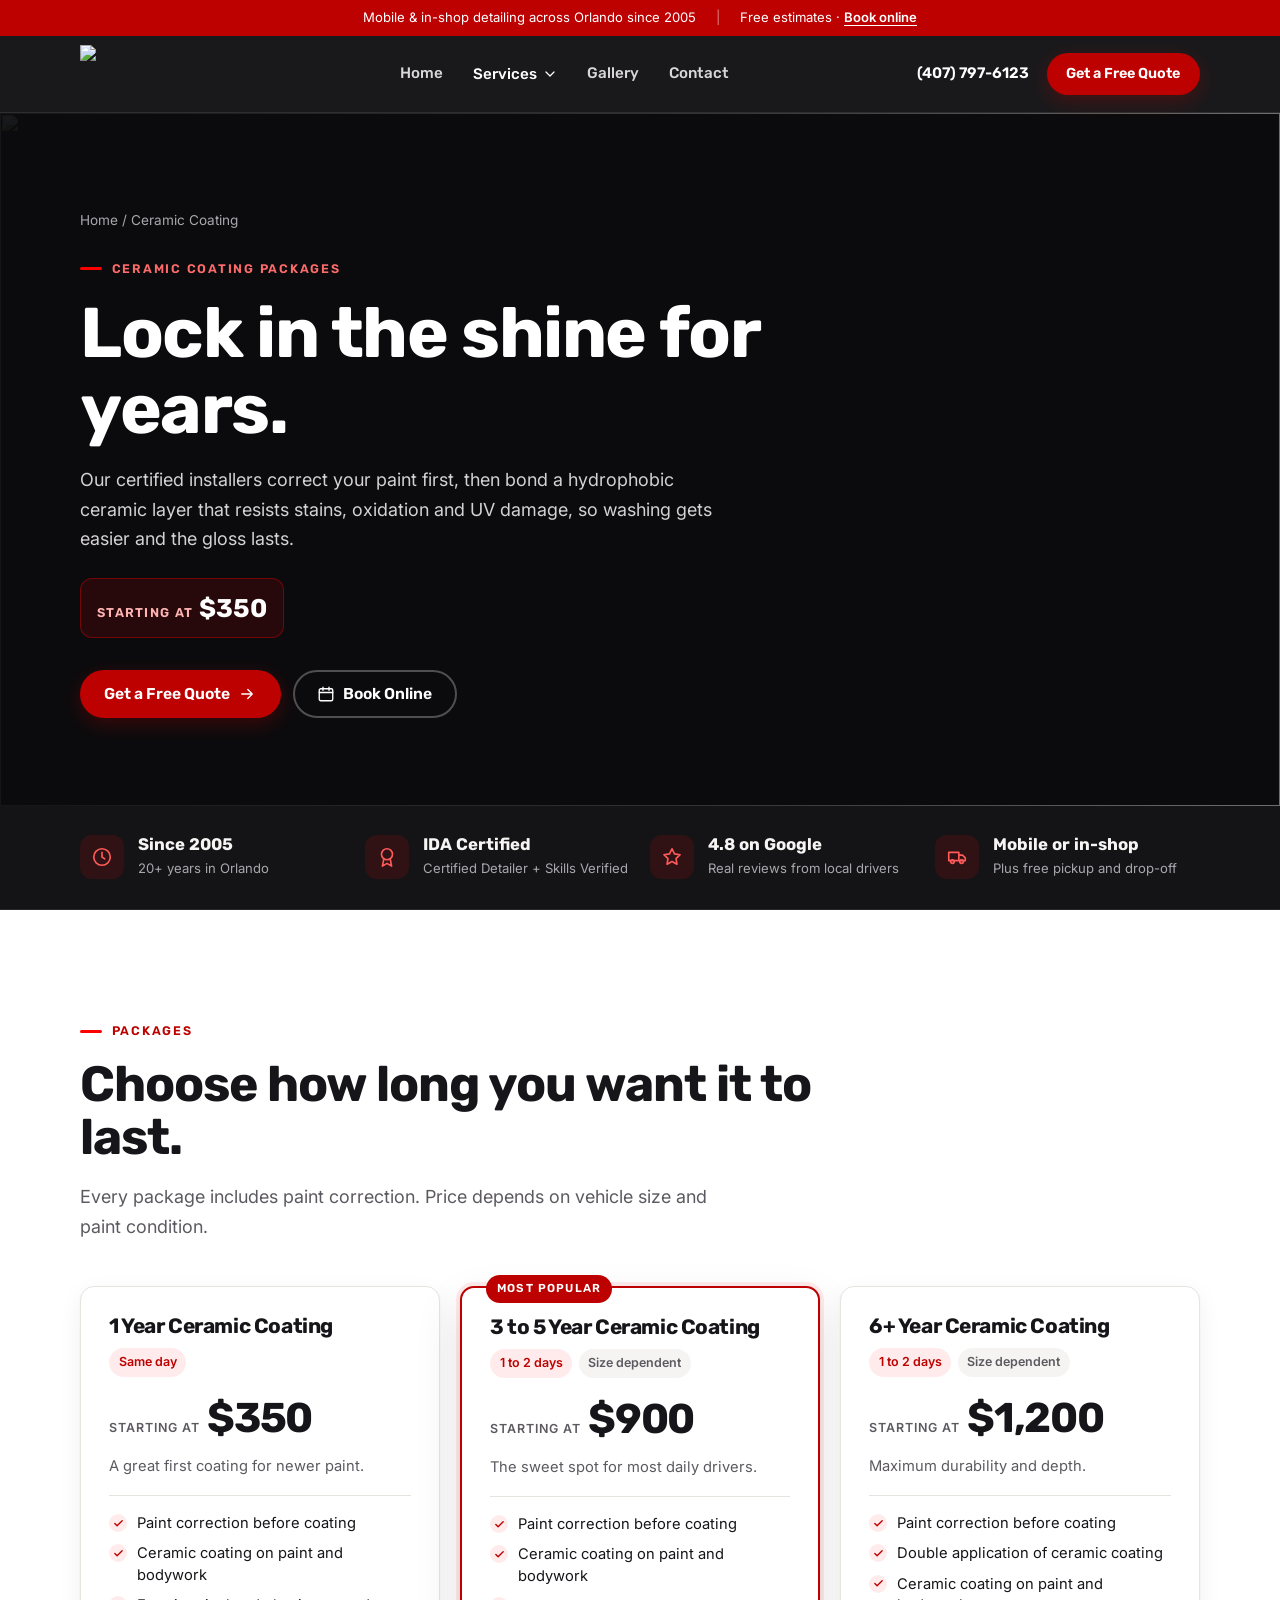
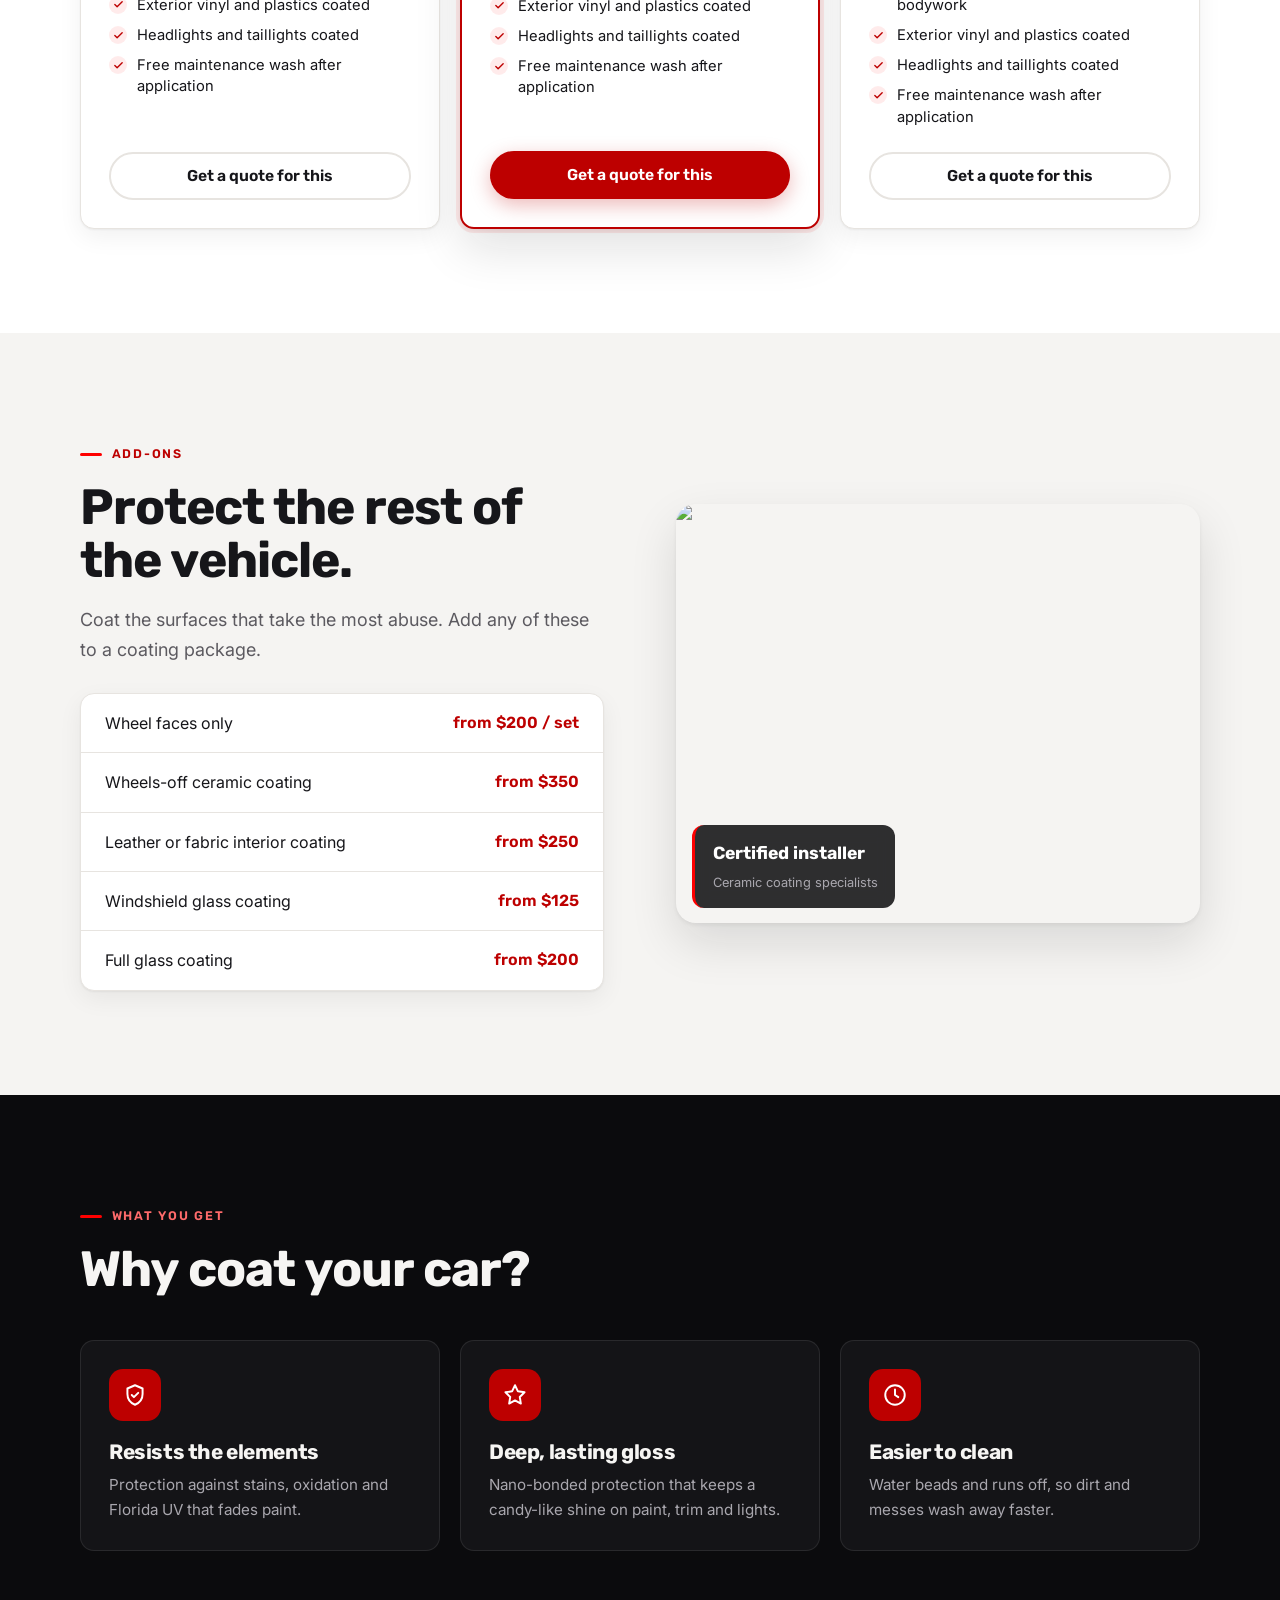
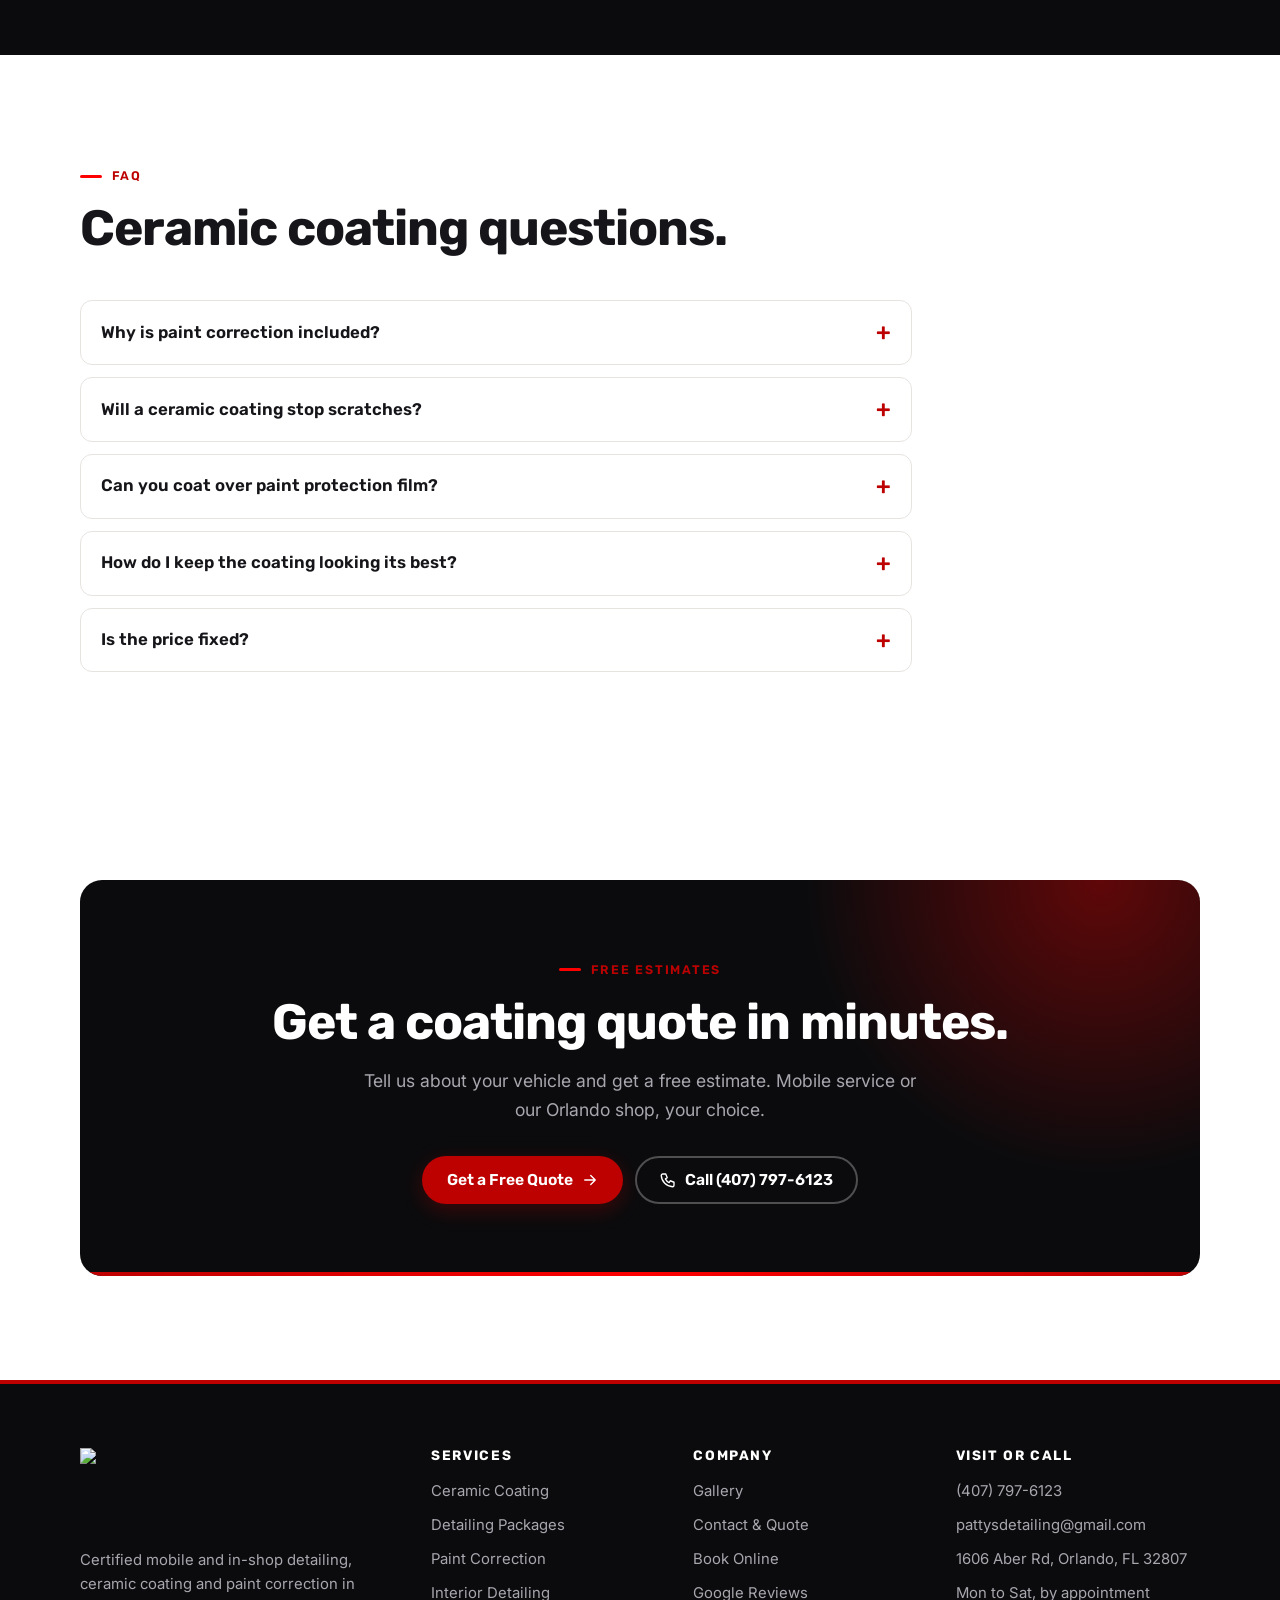
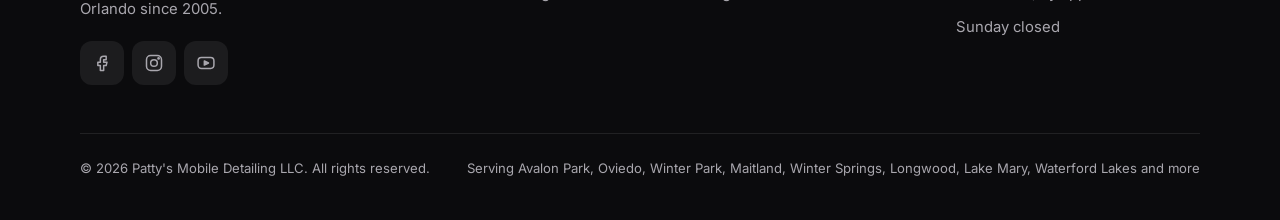
==== ceramic-coating.html @ 4ea0bf18 "Add Patty's Mobile Detailing demo site and Pages deploy workflow Static 7-page site (home, ceramic c" ====
<!doctype html>
<html lang="en" class="no-js">
<head>
<meta charset="utf-8">
<meta name="viewport" content="width=device-width, initial-scale=1">
<title>Ceramic Coating in Orlando, FL | Patty&#x27;s Mobile Detailing</title>
<meta name="description" content="Certified ceramic coating in Orlando from $350. 1, 3 to 5, and 6+ year packages with paint correction included. Free estimates.">
<meta name="theme-color" content="#0B0B0D">
<meta property="og:title" content="Ceramic Coating in Orlando, FL | Patty&#x27;s Mobile Detailing">
<meta property="og:description" content="Certified ceramic coating in Orlando from $350. 1, 3 to 5, and 6+ year packages with paint correction included. Free estimates.">
<meta property="og:image" content="https://irp.cdn-website.com/38c620b3/dms3rep/multi/opt/20251114_161350-1920w.jpg">
<link rel="icon" href="https://irp.cdn-website.com/38c620b3/dms3rep/multi/opt/Logo-white-1920w.png">
<link rel="preconnect" href="https://fonts.googleapis.com"><link rel="preconnect" href="https://fonts.gstatic.com" crossorigin>
<link href="https://fonts.googleapis.com/css2?family=Inter:wght@400;500;600&family=Rubik:wght@500;600;700&display=swap" rel="stylesheet">
<link rel="stylesheet" href="styles.css">
<script type="application/ld+json">{"@context":"https://schema.org","@type":"AutoWash","name":"Patty's Mobile Detailing LLC","telephone":"+1-407-797-6123","email":"pattysdetailing@gmail.com","foundingDate":"2005","address":{"@type":"PostalAddress","streetAddress":"1606 Aber Rd","addressLocality":"Orlando","addressRegion":"FL","postalCode":"32807","addressCountry":"US"},"areaServed":["Avalon Park", "Oviedo", "Winter Park", "Maitland", "Winter Springs", "Longwood", "Lake Mary", "Waterford Lakes", "Lake Nona", "Dr. Phillips", "Windermere", "Eastwood"],"openingHours":"Mo-Sa","sameAs":["https://facebook.com/Pattysmobiledetailing/","https://instagram.com/pattysdetailing/","https://youtube.com/@pattysdetailing6732"]}</script>
</head>
<body>

<a class="skip-link" href="#main">Skip to content</a>
<div class="topbar"><div class="container">
  <span>Mobile &amp; in-shop detailing across Orlando since 2005</span><span class="sep hide-sm">|</span>
  <span class="hide-sm">Free estimates · <a href="https://app.urable.com/virtual-shop/ug1uY3JIezmuJCUGAFvG/VzmbQtXy3tvLfwCW5rdt" target="_blank" rel="noopener">Book online</a></span>
</div></div>
<header class="site-header">
  <div class="container nav">
    <a class="logo" href="index.html" aria-label="Patty's Mobile Detailing home"><img src="https://irp.cdn-website.com/38c620b3/dms3rep/multi/opt/Logo-white-1920w.png" alt="Patty's Mobile Detailing" width="140" height="58"></a>
    <ul class="nav-links">
      <li><a href="index.html">Home</a></li>
      <li class="has-dd"><button aria-expanded="false" aria-haspopup="true" style="color:#fff">Services <svg viewBox="0 0 24 24" fill="none" stroke="currentColor" stroke-width="1.8" stroke-linecap="round" stroke-linejoin="round" aria-hidden="true" width="16" height="16"><path d="m6 9 6 6 6-6"/></svg></button><div class="dropdown"><a href="ceramic-coating.html" aria-current="page">Ceramic Coating<small>Long-term gloss and protection, from $350</small></a><a href="detailing.html">Detailing Packages<small>Maintenance to full rejuvenation, from $85</small></a><a href="paint-correction.html">Paint Correction<small>Remove swirls and scratches, from $450</small></a><a href="interior.html">Interior Detailing<small>Leather, shampoo and stains, from $90</small></a></div></li>
      <li><a href="gallery.html">Gallery</a></li>
      <li><a href="contact.html">Contact</a></li>
    </ul>
    <div class="nav-cta">
      <a class="nav-phone" href="tel:4077976123">(407) 797-6123</a>
      <a class="btn btn--red btn--sm" href="contact.html">Get a Free Quote</a>
    </div>
    <button class="menu-btn" aria-expanded="false" aria-controls="mobile-nav" aria-label="Menu"><svg viewBox="0 0 24 24" fill="none" stroke="currentColor" stroke-width="1.8" stroke-linecap="round" stroke-linejoin="round" aria-hidden="true" width="22" height="22"><path d="M4 7h16M4 12h16M4 17h16"/></svg></button>
  </div>
  <div class="mobile-nav" id="mobile-nav"><div><ul>
    <li><a href="index.html">Home</a></li>
    <li><a href="index.html#services">Services</a></li><li class="sub"><a href="ceramic-coating.html">Ceramic Coating</a></li><li class="sub"><a href="detailing.html">Detailing Packages</a></li><li class="sub"><a href="paint-correction.html">Paint Correction</a></li><li class="sub"><a href="interior.html">Interior Detailing</a></li>
    <li><a href="gallery.html">Gallery</a></li>
    <li><a href="contact.html">Contact</a></li>
    <li><a class="btn btn--red" href="contact.html">Get a Free Quote</a></li>
  </ul></div></div>
</header>
<main id="main">
<section class="page-hero">
  <div class="hero-media"><img src="https://irp.cdn-website.com/38c620b3/dms3rep/multi/opt/ceramic-coating-1920w.jpg" alt="" fetchpriority="high"></div>
  <div class="container"><div class="inner">
    <div class="crumbs"><a href="index.html">Home</a> / Ceramic Coating</div>
    <span class="kicker">Ceramic coating packages</span>
    <h1 class="h-xl">Lock in the shine for years.</h1>
    <p class="lede">Our certified installers correct your paint first, then bond a hydrophobic ceramic layer that resists stains, oxidation and UV damage, so washing gets easier and the gloss lasts.</p><div class="from-tag"><span>Starting at</span><strong>$350</strong></div>
    <div class="hero-actions"><a class="btn btn--red" href="contact.html">Get a Free Quote <svg viewBox="0 0 24 24" fill="none" stroke="currentColor" stroke-width="1.8" stroke-linecap="round" stroke-linejoin="round" aria-hidden="true"><path d="M5 12h14M13 6l6 6-6 6"/></svg></a><a class="btn btn--ghost-inv" href="https://app.urable.com/virtual-shop/ug1uY3JIezmuJCUGAFvG/VzmbQtXy3tvLfwCW5rdt" target="_blank" rel="noopener"><svg viewBox="0 0 24 24" fill="none" stroke="currentColor" stroke-width="1.8" stroke-linecap="round" stroke-linejoin="round" aria-hidden="true"><rect x="3" y="5" width="18" height="16" rx="2"/><path d="M16 3v4M8 3v4M3 10h18"/></svg>Book Online</a></div>
  </div></div>
</section><section class="trustbar" aria-label="Why customers trust us"><div class="container">
  <div class="trust-item"><span class="ic"><svg viewBox="0 0 24 24" fill="none" stroke="currentColor" stroke-width="1.8" stroke-linecap="round" stroke-linejoin="round" aria-hidden="true"><circle cx="12" cy="12" r="9"/><path d="M12 7v5l3 2"/></svg></span><div><strong>Since 2005</strong><span>20+ years in Orlando</span></div></div>
  <div class="trust-item"><span class="ic"><svg viewBox="0 0 24 24" fill="none" stroke="currentColor" stroke-width="1.8" stroke-linecap="round" stroke-linejoin="round" aria-hidden="true"><circle cx="12" cy="9" r="6"/><path d="M8.5 14 7 22l5-3 5 3-1.5-8"/></svg></span><div><strong>IDA Certified</strong><span>Certified Detailer + Skills Verified</span></div></div>
  <div class="trust-item"><span class="ic"><svg viewBox="0 0 24 24" fill="none" stroke="currentColor" stroke-width="1.8" stroke-linecap="round" stroke-linejoin="round" aria-hidden="true"><path d="m12 3 2.7 5.6 6.1.9-4.4 4.3 1 6.1L12 17l-5.4 2.9 1-6.1-4.4-4.3 6.1-.9z"/></svg></span><div><strong>4.8 on Google</strong><span>Real reviews from local drivers</span></div></div>
  <div class="trust-item"><span class="ic"><svg viewBox="0 0 24 24" fill="none" stroke="currentColor" stroke-width="1.8" stroke-linecap="round" stroke-linejoin="round" aria-hidden="true"><path d="M3 7h11v9H3zM14 10h4l3 3v3h-7z"/><circle cx="7" cy="17" r="2"/><circle cx="17" cy="17" r="2"/></svg></span><div><strong>Mobile or in-shop</strong><span>Plus free pickup and drop-off</span></div></div>
</div></section>
<section class="section"><div class="container">
  <div class="head reveal"><span class="kicker">Packages</span><h2 class="h-lg">Choose how long you want it to last.</h2><p class="lede">Every package includes paint correction. Price depends on vehicle size and paint condition.</p></div>
  <div class="pkg-grid cols-3">
    <article class="pkg reveal">
  <h3>1 Year Ceramic Coating</h3><div class="meta"><span class="pill pill--red">Same day</span></div>
  <div class="price"><small>Starting at</small><b>$350</b></div><p class="desc">A great first coating for newer paint.</p>
  <ul><li>Paint correction before coating</li><li>Ceramic coating on paint and bodywork</li><li>Exterior vinyl and plastics coated</li><li>Headlights and taillights coated</li><li>Free maintenance wash after application</li></ul>
  <a class="btn btn--ghost" href="contact.html?service=ceramic-1">Get a quote for this</a>
</article>
    <article class="pkg pkg--feature reveal"><span class="flag">Most popular</span>
  <h3>3 to 5 Year Ceramic Coating</h3><div class="meta"><span class="pill pill--red">1 to 2 days</span><span class="pill">Size dependent</span></div>
  <div class="price"><small>Starting at</small><b>$900</b></div><p class="desc">The sweet spot for most daily drivers.</p>
  <ul><li>Paint correction before coating</li><li>Ceramic coating on paint and bodywork</li><li>Exterior vinyl and plastics coated</li><li>Headlights and taillights coated</li><li>Free maintenance wash after application</li></ul>
  <a class="btn btn--red" href="contact.html?service=ceramic-3-5">Get a quote for this</a>
</article>
    <article class="pkg reveal">
  <h3>6+ Year Ceramic Coating</h3><div class="meta"><span class="pill pill--red">1 to 2 days</span><span class="pill">Size dependent</span></div>
  <div class="price"><small>Starting at</small><b>$1,200</b></div><p class="desc">Maximum durability and depth.</p>
  <ul><li>Paint correction before coating</li><li>Double application of ceramic coating</li><li>Ceramic coating on paint and bodywork</li><li>Exterior vinyl and plastics coated</li><li>Headlights and taillights coated</li><li>Free maintenance wash after application</li></ul>
  <a class="btn btn--ghost" href="contact.html?service=ceramic-6">Get a quote for this</a>
</article>
  </div>
</div></section>

<section class="section section--tint"><div class="container split">
  <div class="reveal">
    <span class="kicker">Add-ons</span><h2 class="h-lg">Protect the rest of the vehicle.</h2>
    <p class="lede">Coat the surfaces that take the most abuse. Add any of these to a coating package.</p>
    <div class="addons" style="margin-top:1.75rem">
      <div class="row"><span>Wheel faces only</span><span>from $200 / set</span></div>
      <div class="row"><span>Wheels-off ceramic coating</span><span>from $350</span></div>
      <div class="row"><span>Leather or fabric interior coating</span><span>from $250</span></div>
      <div class="row"><span>Windshield glass coating</span><span>from $125</span></div>
      <div class="row"><span>Full glass coating</span><span>from $200</span></div>
    </div>
  </div>
  <div class="split-media reveal"><img loading="lazy" src="https://irp.cdn-website.com/38c620b3/dms3rep/multi/opt/Tesla-Model-3--Ceramic-Coating-gtechniq-1920w.jpg" alt="Tesla Model 3 after ceramic coating"><div class="badge-float"><strong>Certified installer</strong><span>Ceramic coating specialists</span></div></div>
</div></section>

<section class="section section--dark"><div class="container">
  <div class="head reveal"><span class="kicker">What you get</span><h2 class="h-lg">Why coat your car?</h2></div>
  <div class="choice">
    <div class="choice-card reveal"><div class="ic"><svg viewBox="0 0 24 24" fill="none" stroke="currentColor" stroke-width="1.8" stroke-linecap="round" stroke-linejoin="round" aria-hidden="true"><path d="M12 3l7 3v5c0 4.5-3 8.3-7 10-4-1.7-7-5.5-7-10V6z"/><path d="m9 12 2 2 4-4"/></svg></div><h3>Resists the elements</h3><p>Protection against stains, oxidation and Florida UV that fades paint.</p></div>
    <div class="choice-card reveal"><div class="ic"><svg viewBox="0 0 24 24" fill="none" stroke="currentColor" stroke-width="1.8" stroke-linecap="round" stroke-linejoin="round" aria-hidden="true"><path d="m12 3 2.7 5.6 6.1.9-4.4 4.3 1 6.1L12 17l-5.4 2.9 1-6.1-4.4-4.3 6.1-.9z"/></svg></div><h3>Deep, lasting gloss</h3><p>Nano-bonded protection that keeps a candy-like shine on paint, trim and lights.</p></div>
    <div class="choice-card reveal"><div class="ic"><svg viewBox="0 0 24 24" fill="none" stroke="currentColor" stroke-width="1.8" stroke-linecap="round" stroke-linejoin="round" aria-hidden="true"><circle cx="12" cy="12" r="9"/><path d="M12 7v5l3 2"/></svg></div><h3>Easier to clean</h3><p>Water beads and runs off, so dirt and messes wash away faster.</p></div>
  </div>
</div></section>

<section class="section"><div class="container">
  <div class="head reveal"><span class="kicker">FAQ</span><h2 class="h-lg">Ceramic coating questions.</h2></div>
  <div class="faq"><details><summary>Why is paint correction included?</summary><p>Anything on the paint when the coating goes on gets sealed in underneath it. We correct the paint first so you're protecting a clean, glossy finish rather than locking in swirls and contamination.</p></details><details><summary>Will a ceramic coating stop scratches?</summary><p>No. Coatings resist stains, oxidation and UV damage, but they can still be scratched by grit. For scratch and rock-chip resistance, paint protection film (PPF) is the better option.</p></details><details><summary>Can you coat over paint protection film?</summary><p>Yes. A ceramic coating can be applied over existing PPF.</p></details><details><summary>How do I keep the coating looking its best?</summary><p>Regular, proper washing. Every package includes a free maintenance wash after application, and our maintenance plans keep it in top shape.</p></details><details><summary>Is the price fixed?</summary><p>Prices shown are starting prices. Larger vehicles and paint that needs more correction cost more. Request a free estimate for an exact number.</p></details></div>
</div></section>
<section class="section"><div class="container"><div class="cta reveal">
  <span class="kicker">Free estimates</span><h2 class="h-lg">Get a coating quote in minutes.</h2><p>Tell us about your vehicle and get a free estimate. Mobile service or our Orlando shop, your choice.</p>
  <div class="hero-actions"><a class="btn btn--red" href="contact.html">Get a Free Quote <svg viewBox="0 0 24 24" fill="none" stroke="currentColor" stroke-width="1.8" stroke-linecap="round" stroke-linejoin="round" aria-hidden="true"><path d="M5 12h14M13 6l6 6-6 6"/></svg></a><a class="btn btn--ghost-inv" href="tel:4077976123"><svg viewBox="0 0 24 24" fill="none" stroke="currentColor" stroke-width="1.8" stroke-linecap="round" stroke-linejoin="round" aria-hidden="true"><path d="M5 4h4l2 5-2.5 1.5a11 11 0 0 0 5 5L15 13l5 2v4a2 2 0 0 1-2 2A16 16 0 0 1 3 6a2 2 0 0 1 2-2"/></svg>Call (407) 797-6123</a></div>
</div></div></section>

</main>

<footer class="site-footer">
  <div class="container">
    <div class="foot-grid">
      <div>
        <img src="https://irp.cdn-website.com/38c620b3/dms3rep/multi/opt/Logo-white-1920w.png" alt="Patty's Mobile Detailing" width="200" height="84" loading="lazy">
        <p>Certified mobile and in-shop detailing, ceramic coating and paint correction in Orlando since 2005.</p>
        <div class="socials">
          <a href="https://facebook.com/Pattysmobiledetailing/" target="_blank" rel="noopener" aria-label="Facebook"><svg viewBox="0 0 24 24" fill="none" stroke="currentColor" stroke-width="1.8" stroke-linecap="round" stroke-linejoin="round" aria-hidden="true"><path d="M14 8h3V4h-3a4 4 0 0 0-4 4v3H7v4h3v6h4v-6h3l1-4h-4V8a0 0 0 0 1 0 0z"/></svg></a>
          <a href="https://instagram.com/pattysdetailing/" target="_blank" rel="noopener" aria-label="Instagram"><svg viewBox="0 0 24 24" fill="none" stroke="currentColor" stroke-width="1.8" stroke-linecap="round" stroke-linejoin="round" aria-hidden="true"><rect x="3" y="3" width="18" height="18" rx="5"/><circle cx="12" cy="12" r="4"/><circle cx="17.5" cy="6.5" r=".8" fill="currentColor"/></svg></a>
          <a href="https://youtube.com/@pattysdetailing6732" target="_blank" rel="noopener" aria-label="YouTube"><svg viewBox="0 0 24 24" fill="none" stroke="currentColor" stroke-width="1.8" stroke-linecap="round" stroke-linejoin="round" aria-hidden="true"><rect x="2.5" y="5.5" width="19" height="13" rx="4"/><path d="m10 9.5 5 2.5-5 2.5z" fill="currentColor"/></svg></a>
        </div>
      </div>
      <div><h4>Services</h4><ul><li><a href="ceramic-coating.html">Ceramic Coating</a></li><li><a href="detailing.html">Detailing Packages</a></li><li><a href="paint-correction.html">Paint Correction</a></li><li><a href="interior.html">Interior Detailing</a></li></ul></div>
      <div><h4>Company</h4><ul><li><a href="gallery.html">Gallery</a></li><li><a href="contact.html">Contact &amp; Quote</a></li><li><a href="https://app.urable.com/virtual-shop/ug1uY3JIezmuJCUGAFvG/VzmbQtXy3tvLfwCW5rdt" target="_blank" rel="noopener">Book Online</a></li><li><a href="https://www.google.com/maps/place/Patty's+Mobile+Detailing+LLC./@28.5651688,-81.2926141,15z/data=!4m6!3m5!1s0x88e7653bec5ed4a7:0x3721b3ec54b21e1!8m2!3d28.5651688!4d-81.2926141!16s%2Fg%2F11q8v6j2kw" target="_blank" rel="noopener">Google Reviews</a></li></ul></div>
      <div><h4>Visit or call</h4><ul>
        <li><a href="tel:4077976123">(407) 797-6123</a></li>
        <li><a href="mailto:pattysdetailing@gmail.com">pattysdetailing@gmail.com</a></li>
        <li><a href="https://www.google.com/maps/place/Patty's+Mobile+Detailing+LLC./@28.5651688,-81.2926141,15z/data=!4m6!3m5!1s0x88e7653bec5ed4a7:0x3721b3ec54b21e1!8m2!3d28.5651688!4d-81.2926141!16s%2Fg%2F11q8v6j2kw" target="_blank" rel="noopener">1606 Aber Rd, Orlando, FL 32807</a></li>
        <li>Mon to Sat, by appointment</li><li>Sunday closed</li>
      </ul></div>
    </div>
    <div class="foot-bottom"><span>© <span id="year">2026</span> Patty's Mobile Detailing LLC. All rights reserved.</span><span>Serving Avalon Park, Oviedo, Winter Park, Maitland, Winter Springs, Longwood, Lake Mary, Waterford Lakes and more</span></div>
  </div>
</footer>
<div class="action-bar"><a class="btn btn--ghost-inv" href="tel:4077976123"><svg viewBox="0 0 24 24" fill="none" stroke="currentColor" stroke-width="1.8" stroke-linecap="round" stroke-linejoin="round" aria-hidden="true"><path d="M5 4h4l2 5-2.5 1.5a11 11 0 0 0 5 5L15 13l5 2v4a2 2 0 0 1-2 2A16 16 0 0 1 3 6a2 2 0 0 1 2-2"/></svg>Call</a><a class="btn btn--red" href="contact.html">Free Quote</a></div>
<script src="script.js"></script>
</body>
</html>
---- styles.css ----
/* Patty's Mobile Detailing: brand reds + black, new scheme
   Brand: #FE0000 (signal red), #BD0000 (deep red), black, white */
:root {
  --ink: #0B0B0D;
  --ink-2: #141417;
  --ink-3: #1D1D22;
  --paper: #FFFFFF;
  --paper-2: #F5F4F2;
  --line-dark: rgba(255,255,255,0.09);
  --line-light: #E7E4E0;
  --text: #16161A;
  --text-2: #5C5A60;
  --text-inv: #F6F5F3;
  --text-inv-2: #A9A7AE;
  --red: #FE0000;
  --red-deep: #BD0000;
  --red-dark: #8E0000;
  --red-tint: rgba(254, 0, 0, 0.08);
  --font-head: "Rubik", system-ui, sans-serif;
  --font-body: "Inter", system-ui, sans-serif;
  --radius: 14px;
  --radius-sm: 10px;
  --shadow: 0 1px 2px rgba(16,16,20,.05), 0 8px 24px rgba(16,16,20,.06);
  --shadow-lg: 0 2px 4px rgba(16,16,20,.06), 0 20px 48px rgba(16,16,20,.12);
  --container: 74rem;
}
*,*::before,*::after { box-sizing: border-box; }
html { scroll-behavior: smooth; -webkit-text-size-adjust: 100%; }
body { margin: 0; font-family: var(--font-body); font-size: 1rem; line-height: 1.65; color: var(--text); background: var(--paper); -webkit-font-smoothing: antialiased; overflow-x: hidden; }
img { max-width: 100%; display: block; }
a { color: inherit; text-decoration: none; }
h1,h2,h3,h4 { font-family: var(--font-head); font-weight: 700; line-height: 1.08; letter-spacing: -0.02em; margin: 0; }
p { margin: 0; }
@media (prefers-reduced-motion: reduce) { *,*::before,*::after { animation: none !important; transition: none !important; scroll-behavior: auto !important; } }
.skip-link { position: absolute; left: -9999px; top: .75rem; z-index: 200; background: var(--red-deep); color: #fff; padding: .6rem 1rem; border-radius: 8px; font-weight: 600; }
.skip-link:focus { left: .75rem; }

.container { width: 100%; max-width: var(--container); margin: 0 auto; padding: 0 1.25rem; }
@media (min-width: 768px) { .container { padding: 0 2rem; } }
.section { padding: 4.5rem 0; }
@media (min-width: 768px) { .section { padding: 6.5rem 0; } }
.section--tint { background: var(--paper-2); }
.section--dark { background: var(--ink); color: var(--text-inv); }
.section--dark .lede, .section--dark .muted { color: var(--text-inv-2); }

.kicker { display: inline-flex; align-items: center; gap: .6rem; font-family: var(--font-head); font-size: .78rem; font-weight: 600; letter-spacing: .14em; text-transform: uppercase; color: var(--red-deep); margin-bottom: 1rem; }
.kicker::before { content: ""; width: 22px; height: 3px; border-radius: 2px; background: var(--red); }
.section--dark .kicker, .hero .kicker, .page-hero .kicker { color: #FF6B6B; }
.h-xl { font-size: clamp(2.4rem, 5.2vw + .6rem, 4.4rem); }
.h-lg { font-size: clamp(2rem, 3.4vw + .6rem, 3.1rem); }
.h-md { font-size: clamp(1.4rem, 1.4vw + .8rem, 1.75rem); }
.lede { font-size: 1.125rem; color: var(--text-2); max-width: 40rem; margin-top: 1.1rem; }
.muted { color: var(--text-2); }
.head { margin-bottom: 2.75rem; max-width: 46rem; }
.head--center { margin-left: auto; margin-right: auto; text-align: center; }
.head--center .lede { margin-left: auto; margin-right: auto; }
.red { color: var(--red); }

/* Buttons */
.btn { display: inline-flex; align-items: center; justify-content: center; gap: .5rem; min-height: 48px; padding: 0 1.4rem; border-radius: 999px; font-family: var(--font-head); font-weight: 600; font-size: .98rem; border: 2px solid transparent; cursor: pointer; transition: transform .15s ease, background .2s ease, box-shadow .2s ease, border-color .2s; white-space: nowrap; }
.btn:active { transform: scale(.98); }
.btn:focus-visible { outline: 3px solid #FF6B6B; outline-offset: 3px; }
.btn--red { background: var(--red-deep); color: #fff; box-shadow: 0 6px 20px rgba(189,0,0,.28); }
.btn--red:hover { background: var(--red); box-shadow: 0 8px 26px rgba(254,0,0,.35); }
.btn--ghost-inv { border-color: rgba(255,255,255,.28); color: #fff; }
.btn--ghost-inv:hover { border-color: #fff; background: rgba(255,255,255,.06); }
.btn--ghost { border-color: var(--line-light); color: var(--text); background: #fff; }
.btn--ghost:hover { border-color: var(--text); }
.btn--sm { min-height: 42px; padding: 0 1.1rem; font-size: .9rem; }
.btn svg { width: 18px; height: 18px; flex: none; }

/* Top bar + header */
.topbar { background: var(--red-deep); color: #fff; font-size: .82rem; }
.topbar .container { display: flex; justify-content: center; gap: 1.25rem; padding-top: .45rem; padding-bottom: .45rem; flex-wrap: wrap; text-align: center; }
.topbar a { font-weight: 600; text-decoration: underline; text-underline-offset: 3px; }
.topbar .sep { opacity: .5; }
@media (max-width: 600px) { .topbar .hide-sm { display: none; } }
.site-header { position: sticky; top: 0; z-index: 100; background: rgba(11,11,13,.94); backdrop-filter: blur(10px); -webkit-backdrop-filter: blur(10px); border-bottom: 1px solid var(--line-dark); color: var(--text-inv); }
.nav { display: flex; align-items: center; justify-content: space-between; gap: 1rem; height: 76px; }
.logo img { height: 58px; width: auto; }
.nav-links { display: none; align-items: center; gap: .15rem; list-style: none; margin: 0; padding: 0; }
.nav-links > li { position: relative; }
.nav-links a, .nav-links button { display: inline-flex; align-items: center; gap: .3rem; padding: .55rem .85rem; border-radius: 999px; font-family: var(--font-head); font-weight: 500; font-size: .95rem; color: #D9D7DC; background: none; border: 0; cursor: pointer; transition: color .2s, background .2s; }
.nav-links a:hover, .nav-links button:hover, .nav-links a[aria-current="page"] { color: #fff; background: rgba(255,255,255,.07); }
.nav-links a[aria-current="page"] { box-shadow: inset 0 -2px 0 var(--red); border-radius: 999px 999px 4px 4px; }
.nav-links a:focus-visible, .nav-links button:focus-visible { outline: 2px solid #FF6B6B; }
.dropdown { position: absolute; top: calc(100% + 8px); left: 0; min-width: 270px; background: var(--ink-2); border: 1px solid var(--line-dark); border-radius: var(--radius); padding: .5rem; box-shadow: 0 20px 40px rgba(0,0,0,.4); opacity: 0; visibility: hidden; transform: translateY(6px); transition: all .2s ease; }
.has-dd:hover .dropdown, .has-dd:focus-within .dropdown, .has-dd.open .dropdown { opacity: 1; visibility: visible; transform: none; }
.dropdown a { display: flex; flex-direction: column; align-items: flex-start; border-radius: 10px; padding: .7rem .9rem; width: 100%; }
.dropdown a small { font-family: var(--font-body); font-size: .78rem; color: var(--text-inv-2); font-weight: 400; }
.nav-cta { display: none; align-items: center; gap: .6rem; }
.nav-phone { font-family: var(--font-head); font-weight: 600; font-size: .95rem; color: #fff; padding: 0 .5rem; }
@media (min-width: 1080px) { .nav-links, .nav-cta { display: flex; } .menu-btn { display: none; } }
.menu-btn { width: 46px; height: 46px; border-radius: 12px; border: 1px solid var(--line-dark); background: transparent; color: #fff; display: grid; place-items: center; cursor: pointer; }
.mobile-nav { display: grid; grid-template-rows: 0fr; transition: grid-template-rows .3s ease; }
.mobile-nav > div { overflow: hidden; }
.mobile-nav.open { grid-template-rows: 1fr; }
.mobile-nav ul { list-style: none; margin: 0; padding: .5rem 1.25rem 1.25rem; display: grid; }
.mobile-nav li a { display: block; padding: .85rem 0; border-bottom: 1px solid var(--line-dark); font-family: var(--font-head); font-weight: 500; }
.mobile-nav li.sub a { padding-left: 1rem; font-size: .95rem; color: var(--text-inv-2); }
.mobile-nav .btn { margin-top: 1rem; width: 100%; }
@media (min-width: 1080px) { .mobile-nav { display: none; } }

/* Hero (home) */
.hero { position: relative; color: #fff; background: var(--ink); overflow: hidden; }
.hero-media { position: absolute; inset: 0; }
.hero-media img { width: 100%; height: 100%; object-fit: cover; object-position: center 60%; }
.hero-media::after { content: ""; position: absolute; inset: 0; background: linear-gradient(90deg, rgba(11,11,13,.92) 0%, rgba(11,11,13,.75) 45%, rgba(11,11,13,.25) 100%), linear-gradient(0deg, rgba(11,11,13,.9) 0%, transparent 40%); }
@media (max-width: 800px) { .hero-media::after { background: linear-gradient(0deg, rgba(11,11,13,.95) 30%, rgba(11,11,13,.55) 100%); } }
.hero-inner { position: relative; padding: 6rem 0 4.5rem; max-width: 40rem; }
@media (min-width: 800px) { .hero-inner { padding: 9rem 0 7rem; } }
.hero h1 { margin-top: .25rem; }
.hero h1 em { font-style: normal; color: var(--red); }
.hero .lede { color: #D3D1D6; }
.hero-actions { display: flex; flex-wrap: wrap; gap: .75rem; margin-top: 2rem; }
.hero-trust { display: flex; flex-wrap: wrap; gap: .6rem; margin-top: 2.25rem; }
.chip { display: inline-flex; align-items: center; gap: .5rem; padding: .45rem .85rem; border-radius: 999px; background: rgba(255,255,255,.08); border: 1px solid rgba(255,255,255,.14); font-size: .85rem; color: #EDEBEF; backdrop-filter: blur(6px); }
.chip svg { width: 16px; height: 16px; color: #FF6B6B; }
.stars { color: #FFB020; letter-spacing: .05em; }

/* Page hero (inner pages) */
.page-hero { position: relative; color: #fff; background: var(--ink); overflow: hidden; }
.page-hero .hero-media::after { background: linear-gradient(90deg, rgba(11,11,13,.94) 0%, rgba(11,11,13,.78) 55%, rgba(11,11,13,.45) 100%); }
.page-hero .inner { position: relative; padding: 4.5rem 0 4rem; max-width: 44rem; }
@media (min-width: 800px) { .page-hero .inner { padding: 6rem 0 5.5rem; } }
.page-hero .lede { color: #D3D1D6; }
.crumbs { font-size: .85rem; color: var(--text-inv-2); margin-bottom: 1.25rem; }
.crumbs a:hover { color: #fff; }
.from-tag { display: inline-flex; align-items: baseline; gap: .4rem; margin-top: 1.5rem; padding: .5rem 1rem; border-radius: 12px; background: rgba(254,0,0,.12); border: 1px solid rgba(254,0,0,.35); }
.from-tag span { font-size: .8rem; letter-spacing: .1em; text-transform: uppercase; color: #FFB3B3; font-family: var(--font-head); font-weight: 600; }
.from-tag strong { font-family: var(--font-head); font-size: 1.6rem; }

/* Trust bar */
.trustbar { background: var(--ink-2); color: var(--text-inv); border-bottom: 1px solid var(--line-dark); }
.trustbar .container { display: grid; grid-template-columns: repeat(2, 1fr); gap: 1.25rem; padding-top: 1.75rem; padding-bottom: 1.75rem; }
@media (min-width: 900px) { .trustbar .container { grid-template-columns: repeat(4, 1fr); } }
.trust-item { display: flex; gap: .85rem; align-items: center; }
.trust-item .ic { width: 44px; height: 44px; border-radius: 12px; flex: none; display: grid; place-items: center; background: rgba(254,0,0,.12); color: #FF5A5A; }
.trust-item .ic svg { width: 22px; height: 22px; }
.trust-item strong { display: block; font-family: var(--font-head); font-size: 1.05rem; line-height: 1.2; }
.trust-item span { font-size: .82rem; color: var(--text-inv-2); }

/* Service cards (home) */
.svc-grid { display: grid; gap: 1.25rem; }
@media (min-width: 700px) { .svc-grid { grid-template-columns: repeat(2, 1fr); } }
@media (min-width: 1100px) { .svc-grid { grid-template-columns: repeat(4, 1fr); } }
.svc { position: relative; border-radius: var(--radius); overflow: hidden; background: var(--ink); color: #fff; min-height: 380px; display: flex; flex-direction: column; justify-content: flex-end; box-shadow: var(--shadow); isolation: isolate; }
.svc img { position: absolute; inset: 0; width: 100%; height: 100%; object-fit: cover; z-index: -2; transition: transform .6s ease; }
.svc::before { content: ""; position: absolute; inset: 0; z-index: -1; background: linear-gradient(0deg, rgba(11,11,13,.95) 0%, rgba(11,11,13,.55) 55%, rgba(11,11,13,.1) 100%); }
.svc:hover img { transform: scale(1.06); }
.svc-body { padding: 1.5rem; }
.svc h3 { font-size: 1.4rem; }
.svc p { font-size: .92rem; color: #D3D1D6; margin-top: .5rem; }
.svc .price-line { display: flex; justify-content: space-between; align-items: center; margin-top: 1.1rem; padding-top: 1rem; border-top: 1px solid rgba(255,255,255,.15); font-family: var(--font-head); }
.svc .price-line b { font-size: 1.15rem; }
.svc .price-line span { font-size: .85rem; color: #FF8A8A; font-weight: 600; display: inline-flex; gap: .3rem; align-items: center; }
.svc:focus-visible { outline: 3px solid var(--red); outline-offset: 3px; }

/* Split feature */
.split { display: grid; gap: 2.5rem; align-items: center; }
@media (min-width: 960px) { .split { grid-template-columns: 1fr 1fr; gap: 4.5rem; } .split--rev > :first-child { order: 2; } }
.split-media { position: relative; border-radius: calc(var(--radius) + 6px); overflow: hidden; aspect-ratio: 4/3.2; box-shadow: var(--shadow-lg); }
.split-media img { width: 100%; height: 100%; object-fit: cover; }
.split-media .badge-float { position: absolute; left: 1rem; bottom: 1rem; background: rgba(11,11,13,.85); color: #fff; padding: .85rem 1.1rem; border-radius: 12px; backdrop-filter: blur(8px); border-left: 3px solid var(--red); }
.split-media .badge-float strong { display: block; font-family: var(--font-head); font-size: 1.1rem; }
.split-media .badge-float span { font-size: .8rem; color: var(--text-inv-2); }
.ticks { list-style: none; padding: 0; margin: 1.75rem 0 0; display: grid; gap: .85rem; }
.ticks li { display: flex; gap: .75rem; align-items: flex-start; }
.ticks li::before { content: ""; flex: none; width: 22px; height: 22px; margin-top: 2px; border-radius: 50%; background: var(--red-deep) url("data:image/svg+xml,%3Csvg xmlns='http://www.w3.org/2000/svg' viewBox='0 0 24 24' fill='none' stroke='white' stroke-width='3' stroke-linecap='round' stroke-linejoin='round'%3E%3Cpath d='M20 6 9 17l-5-5'/%3E%3C/svg%3E") center/12px no-repeat; }
.ticks li b { font-family: var(--font-head); font-weight: 600; }
.section--dark .ticks li { color: #E3E1E6; }

/* Mobile vs shop */
.choice { display: grid; gap: 1.25rem; }
@media (min-width: 800px) { .choice { grid-template-columns: repeat(3, 1fr); } }
.choice-card { background: var(--ink-2); border: 1px solid var(--line-dark); border-radius: var(--radius); padding: 1.75rem; }
.choice-card .ic { width: 52px; height: 52px; border-radius: 14px; display: grid; place-items: center; background: var(--red-deep); color: #fff; margin-bottom: 1.25rem; }
.choice-card .ic svg { width: 26px; height: 26px; }
.choice-card h3 { font-size: 1.3rem; margin-bottom: .5rem; }
.choice-card p { color: var(--text-inv-2); font-size: .95rem; }

/* Pricing cards */
.pkg-grid { display: grid; gap: 1.25rem; }
@media (min-width: 760px) { .pkg-grid { grid-template-columns: repeat(2, 1fr); } }
@media (min-width: 1100px) { .pkg-grid.cols-3 { grid-template-columns: repeat(3, 1fr); } }
.pkg { position: relative; background: #fff; border: 1px solid var(--line-light); border-radius: var(--radius); padding: 1.75rem; display: flex; flex-direction: column; box-shadow: var(--shadow); transition: transform .25s ease, box-shadow .25s ease, border-color .25s; }
.pkg:hover { transform: translateY(-4px); box-shadow: var(--shadow-lg); }
.pkg--feature { border: 2px solid var(--red-deep); box-shadow: 0 0 0 4px var(--red-tint), var(--shadow-lg); }
.pkg .flag { position: absolute; top: -13px; left: 1.5rem; background: var(--red-deep); color: #fff; font-family: var(--font-head); font-size: .72rem; font-weight: 600; letter-spacing: .1em; text-transform: uppercase; padding: .3rem .7rem; border-radius: 999px; }
.pkg h3 { font-size: 1.3rem; }
.pkg .meta { display: flex; flex-wrap: wrap; gap: .4rem; margin-top: .7rem; }
.pill { font-size: .78rem; font-weight: 600; padding: .25rem .6rem; border-radius: 999px; background: var(--paper-2); color: var(--text-2); }
.pill--red { background: var(--red-tint); color: var(--red-deep); }
.pkg .price { margin: 1.25rem 0 1rem; display: flex; align-items: baseline; gap: .45rem; }
.pkg .price small { font-size: .78rem; font-weight: 600; letter-spacing: .08em; text-transform: uppercase; color: var(--text-2); }
.pkg .price b { font-family: var(--font-head); font-size: 2.6rem; letter-spacing: -0.03em; line-height: 1; }
.pkg .desc { font-size: .92rem; color: var(--text-2); }
.pkg ul { list-style: none; padding: 1.1rem 0 0; margin: 1rem 0 0; border-top: 1px solid var(--line-light); display: grid; gap: .55rem; flex: 1; }
.pkg li { display: flex; gap: .6rem; font-size: .92rem; line-height: 1.45; }
.pkg li::before { content: ""; flex: none; width: 18px; height: 18px; margin-top: 1px; border-radius: 50%; background: var(--red-tint) url("data:image/svg+xml,%3Csvg xmlns='http://www.w3.org/2000/svg' viewBox='0 0 24 24' fill='none' stroke='%23BD0000' stroke-width='3' stroke-linecap='round' stroke-linejoin='round'%3E%3Cpath d='M20 6 9 17l-5-5'/%3E%3C/svg%3E") center/11px no-repeat; }
.pkg .btn { margin-top: 1.5rem; width: 100%; }
.note { margin-top: 1.5rem; font-size: .9rem; color: var(--text-2); display: flex; gap: .6rem; align-items: flex-start; }
.note svg { flex: none; width: 18px; height: 18px; color: var(--red-deep); margin-top: 3px; }

/* Add-on table */
.addons { background: #fff; border: 1px solid var(--line-light); border-radius: var(--radius); overflow: hidden; box-shadow: var(--shadow); }
.addons .row { display: flex; justify-content: space-between; gap: 1rem; padding: 1rem 1.5rem; border-top: 1px solid var(--line-light); }
.addons .row:first-child { border-top: 0; }
.addons .row span:last-child { font-family: var(--font-head); font-weight: 600; color: var(--red-deep); white-space: nowrap; }

/* Process steps */
.steps { display: grid; gap: 1rem; counter-reset: s; }
@media (min-width: 900px) { .steps { grid-template-columns: repeat(5, 1fr); } }
.step { background: var(--ink-2); border: 1px solid var(--line-dark); border-radius: var(--radius); padding: 1.5rem; position: relative; }
.step::before { counter-increment: s; content: counter(s); display: grid; place-items: center; width: 38px; height: 38px; border-radius: 50%; background: var(--red-deep); color: #fff; font-family: var(--font-head); font-weight: 700; margin-bottom: 1rem; }
.step h3 { font-size: 1.05rem; margin-bottom: .4rem; }
.step p { font-size: .88rem; color: var(--text-inv-2); }

/* Compare table */
.compare { width: 100%; border-collapse: separate; border-spacing: 0; background: #fff; border: 1px solid var(--line-light); border-radius: var(--radius); overflow: hidden; box-shadow: var(--shadow); font-size: .95rem; }
.compare th, .compare td { padding: .95rem 1rem; text-align: left; border-top: 1px solid var(--line-light); }
.compare thead th { border-top: 0; background: var(--ink); color: #fff; font-family: var(--font-head); font-weight: 600; }
.compare td:not(:first-child), .compare th:not(:first-child) { text-align: center; }
.compare .yes { color: var(--red-deep); font-weight: 700; }
.compare .no { color: #BDBAC0; }
.table-wrap { overflow-x: auto; -webkit-overflow-scrolling: touch; }
.table-wrap .compare { min-width: 640px; }

/* Gallery */
.gallery { columns: 2 220px; column-gap: .9rem; }
@media (min-width: 900px) { .gallery { columns: 3 260px; } }
.gallery figure { break-inside: avoid; margin: 0 0 .9rem; border-radius: 12px; overflow: hidden; background: var(--paper-2); position: relative; }
.gallery img { width: 100%; height: auto; transition: transform .5s ease; cursor: zoom-in; }
.gallery figure:hover img { transform: scale(1.03); }
.gallery figcaption { position: absolute; left: .6rem; bottom: .6rem; background: rgba(11,11,13,.78); color: #fff; font-size: .75rem; font-family: var(--font-head); font-weight: 500; padding: .3rem .6rem; border-radius: 999px; }
.filters { display: flex; flex-wrap: wrap; gap: .5rem; margin-bottom: 1.75rem; }
.filters button { min-height: 42px; padding: 0 1.1rem; border-radius: 999px; border: 1px solid var(--line-light); background: #fff; font-family: var(--font-head); font-weight: 500; cursor: pointer; transition: all .2s; }
.filters button[aria-pressed="true"] { background: var(--ink); color: #fff; border-color: var(--ink); }
.filters button:focus-visible { outline: 3px solid var(--red); outline-offset: 2px; }
.lightbox { position: fixed; inset: 0; z-index: 300; background: rgba(0,0,0,.92); display: none; place-items: center; padding: 1.5rem; }
.lightbox.open { display: grid; }
.lightbox img { max-height: 86vh; max-width: 100%; border-radius: 10px; }
.lightbox button { position: absolute; top: 1rem; right: 1rem; width: 48px; height: 48px; border-radius: 50%; border: 0; background: #fff; font-size: 1.4rem; cursor: pointer; }

/* Mini gallery strip */
.strip { display: grid; grid-template-columns: repeat(2, 1fr); gap: .75rem; }
@media (min-width: 800px) { .strip { grid-template-columns: repeat(4, 1fr); } }
.strip figure { margin: 0; aspect-ratio: 1; border-radius: 12px; overflow: hidden; background: var(--ink-3); }
.strip img { width: 100%; height: 100%; object-fit: cover; transition: transform .5s ease; }
.strip figure:hover img { transform: scale(1.06); }

/* Areas */
.areas { display: flex; flex-wrap: wrap; gap: .5rem; }
.areas span { padding: .5rem .95rem; border-radius: 999px; background: #fff; border: 1px solid var(--line-light); font-size: .9rem; font-weight: 500; display: inline-flex; align-items: center; gap: .4rem; }
.areas span::before { content: ""; width: 7px; height: 7px; border-radius: 50%; background: var(--red); }

/* Reviews / proof */
.proof { display: grid; gap: 1.25rem; }
@media (min-width: 900px) { .proof { grid-template-columns: 1.1fr .9fr; align-items: center; } }
.rating-card { background: #fff; border-radius: var(--radius); padding: 2rem; box-shadow: var(--shadow-lg); border: 1px solid var(--line-light); color: var(--text); }
.rating-card .big { font-family: var(--font-head); font-size: 4rem; font-weight: 700; line-height: 1; }
.rating-card .stars { font-size: 1.4rem; }
.certs { display: grid; grid-template-columns: 1fr 1fr; gap: 1rem; margin-top: 1.5rem; }
.cert { border: 1px solid var(--line-light); border-radius: 12px; padding: 1rem; }
.cert strong { display: block; font-family: var(--font-head); font-size: 1.5rem; color: var(--red-deep); }
.cert span { font-size: .82rem; color: var(--text-2); }

/* FAQ */
.faq { display: grid; gap: .75rem; max-width: 52rem; }
.faq details { background: #fff; border: 1px solid var(--line-light); border-radius: 12px; padding: 0 1.25rem; transition: border-color .2s, box-shadow .2s; }
.faq details[open] { border-color: var(--red-deep); box-shadow: 0 0 0 3px var(--red-tint); }
.faq summary { list-style: none; cursor: pointer; padding: 1.1rem 0; font-family: var(--font-head); font-weight: 600; font-size: 1.05rem; display: flex; justify-content: space-between; gap: 1rem; align-items: center; }
.faq summary::-webkit-details-marker { display: none; }
.faq summary::after { content: "+"; font-size: 1.5rem; color: var(--red-deep); line-height: 1; transition: transform .2s; }
.faq details[open] summary::after { transform: rotate(45deg); }
.faq summary:focus-visible { outline: 2px solid var(--red); outline-offset: 4px; border-radius: 4px; }
.faq details p { padding-bottom: 1.2rem; color: var(--text-2); }

/* CTA band */
.cta { position: relative; overflow: hidden; border-radius: calc(var(--radius) + 8px); background: var(--ink); color: #fff; padding: 3rem 1.5rem; text-align: center; isolation: isolate; }
@media (min-width: 768px) { .cta { padding: 4.5rem 3rem; } }
.cta::before { content: ""; position: absolute; z-index: -1; width: 640px; height: 640px; right: -220px; top: -320px; border-radius: 50%; background: radial-gradient(circle, rgba(254,0,0,.35), transparent 65%); }
.cta::after { content: ""; position: absolute; z-index: -1; inset: auto 0 0 0; height: 4px; background: linear-gradient(90deg, var(--red-deep), var(--red), var(--red-deep)); }
.cta p { color: var(--text-inv-2); max-width: 36rem; margin: 1rem auto 0; font-size: 1.1rem; }
.cta .hero-actions { justify-content: center; }

/* Contact / form */
.contact-grid { display: grid; gap: 2rem; }
@media (min-width: 980px) { .contact-grid { grid-template-columns: .85fr 1.15fr; gap: 3.5rem; align-items: start; } }
.info-card { background: var(--ink); color: #fff; border-radius: var(--radius); padding: 2rem; }
.info-row { display: flex; gap: 1rem; padding: 1rem 0; border-top: 1px solid var(--line-dark); }
.info-row:first-of-type { border-top: 0; }
.info-row .ic { width: 42px; height: 42px; border-radius: 12px; flex: none; display: grid; place-items: center; background: rgba(254,0,0,.14); color: #FF5A5A; }
.info-row .ic svg { width: 20px; height: 20px; }
.info-row small { display: block; font-size: .75rem; letter-spacing: .1em; text-transform: uppercase; color: var(--text-inv-2); font-family: var(--font-head); font-weight: 600; }
.info-row a:hover { color: #FF8A8A; }
.socials { display: flex; gap: .5rem; margin-top: 1.25rem; }
.socials a { width: 44px; height: 44px; border-radius: 12px; display: grid; place-items: center; background: rgba(255,255,255,.07); transition: background .2s; }
.socials a:hover { background: var(--red-deep); }
.socials svg { width: 20px; height: 20px; }
.map { margin-top: 1.25rem; border-radius: 12px; overflow: hidden; aspect-ratio: 16/10; background: var(--ink-3); }
.map iframe { width: 100%; height: 100%; border: 0; filter: grayscale(.4) contrast(1.05); }

.form-card { background: #fff; border: 1px solid var(--line-light); border-radius: var(--radius); padding: 1.75rem; box-shadow: var(--shadow-lg); }
@media (min-width: 768px) { .form-card { padding: 2.5rem; } }
.form-card h2 { font-size: 1.75rem; }
.form-grid { display: grid; gap: 1rem; margin-top: 1.5rem; }
@media (min-width: 640px) { .form-grid .two { display: grid; grid-template-columns: 1fr 1fr; gap: 1rem; } }
.form-grid .two { display: grid; gap: 1rem; }
.field label, .field legend { display: block; font-family: var(--font-head); font-weight: 500; font-size: .9rem; margin-bottom: .4rem; }
.field input, .field select, .field textarea { width: 100%; min-height: 48px; padding: .7rem .9rem; border: 1.5px solid var(--line-light); border-radius: 10px; font: inherit; color: var(--text); background: #fff; transition: border-color .2s, box-shadow .2s; }
.field textarea { min-height: 110px; resize: vertical; }
.field input:focus, .field select:focus, .field textarea:focus { outline: none; border-color: var(--red-deep); box-shadow: 0 0 0 4px var(--red-tint); }
fieldset.field { border: 0; padding: 0; margin: 0; }
.seg { display: grid; grid-template-columns: repeat(3, 1fr); gap: .5rem; }
@media (max-width: 520px) { .seg { grid-template-columns: 1fr; } }
.seg label { margin: 0; }
.seg input { position: absolute; opacity: 0; pointer-events: none; width: 1px; height: 1px; min-height: 0; padding: 0; }
.seg label { position: relative; }
.seg span { display: flex; align-items: center; justify-content: center; text-align: center; min-height: 48px; padding: .5rem; border: 1.5px solid var(--line-light); border-radius: 10px; font-size: .9rem; font-weight: 500; font-family: var(--font-body); cursor: pointer; transition: all .2s; }
.seg input:checked + span { border-color: var(--red-deep); background: var(--red-tint); color: var(--red-deep); font-weight: 600; }
.seg input:focus-visible + span { box-shadow: 0 0 0 4px var(--red-tint); }
.form-card .btn { width: 100%; margin-top: .5rem; }
.form-small { font-size: .82rem; color: var(--text-2); text-align: center; margin-top: .75rem; }
.or-book { margin-top: 1.25rem; padding-top: 1.25rem; border-top: 1px dashed var(--line-light); text-align: center; font-size: .92rem; color: var(--text-2); }
.or-book a { color: var(--red-deep); font-weight: 600; text-decoration: underline; text-underline-offset: 3px; }
.success { display: none; text-align: center; padding: 2rem 0; }
.form-card.sent form { display: none; }
.form-card.sent .success { display: block; }
.hp { position: absolute; left: -9999px; }

/* Footer */
.site-footer { background: var(--ink); color: var(--text-inv-2); padding: 4rem 0 7rem; border-top: 4px solid var(--red-deep); }
@media (min-width: 1080px) { .site-footer { padding-bottom: 2.5rem; } }
.foot-grid { display: grid; gap: 2.5rem; }
@media (min-width: 900px) { .foot-grid { grid-template-columns: 1.4fr 1fr 1fr 1.1fr; } }
.foot-grid img { height: 84px; width: auto; }
.foot-grid h4 { color: #fff; font-size: .85rem; letter-spacing: .12em; text-transform: uppercase; margin-bottom: 1rem; }
.foot-grid ul { list-style: none; margin: 0; padding: 0; display: grid; gap: .6rem; font-size: .93rem; }
.foot-grid a:hover { color: #fff; }
.foot-grid p { font-size: .93rem; margin-top: 1rem; max-width: 22rem; }
.foot-bottom { margin-top: 3rem; padding-top: 1.5rem; border-top: 1px solid var(--line-dark); display: flex; flex-wrap: wrap; justify-content: space-between; gap: 1rem; font-size: .82rem; }

/* Mobile action bar */
.action-bar { position: fixed; z-index: 150; left: .6rem; right: .6rem; bottom: .6rem; display: grid; grid-template-columns: 1fr 1fr; gap: .5rem; padding: .5rem; background: rgba(11,11,13,.94); border-radius: 18px; box-shadow: 0 10px 30px rgba(0,0,0,.35); backdrop-filter: blur(10px); -webkit-backdrop-filter: blur(10px); }
.action-bar .btn { width: 100%; min-height: 48px; }
@media (min-width: 1080px) { .action-bar { display: none; } }

/* Reveal */
.reveal { opacity: 0; transform: translateY(18px); transition: opacity .7s ease, transform .7s ease; }
.reveal.in { opacity: 1; transform: none; }
.no-js .reveal { opacity: 1; transform: none; }
img { color: transparent; }

/* fixes */
@media (min-width: 1080px) { .menu-btn { display: none; } }
.pkg ul { align-content: start; }
@media (max-width: 560px) { .trustbar .container { grid-template-columns: 1fr; gap: 1rem; } }
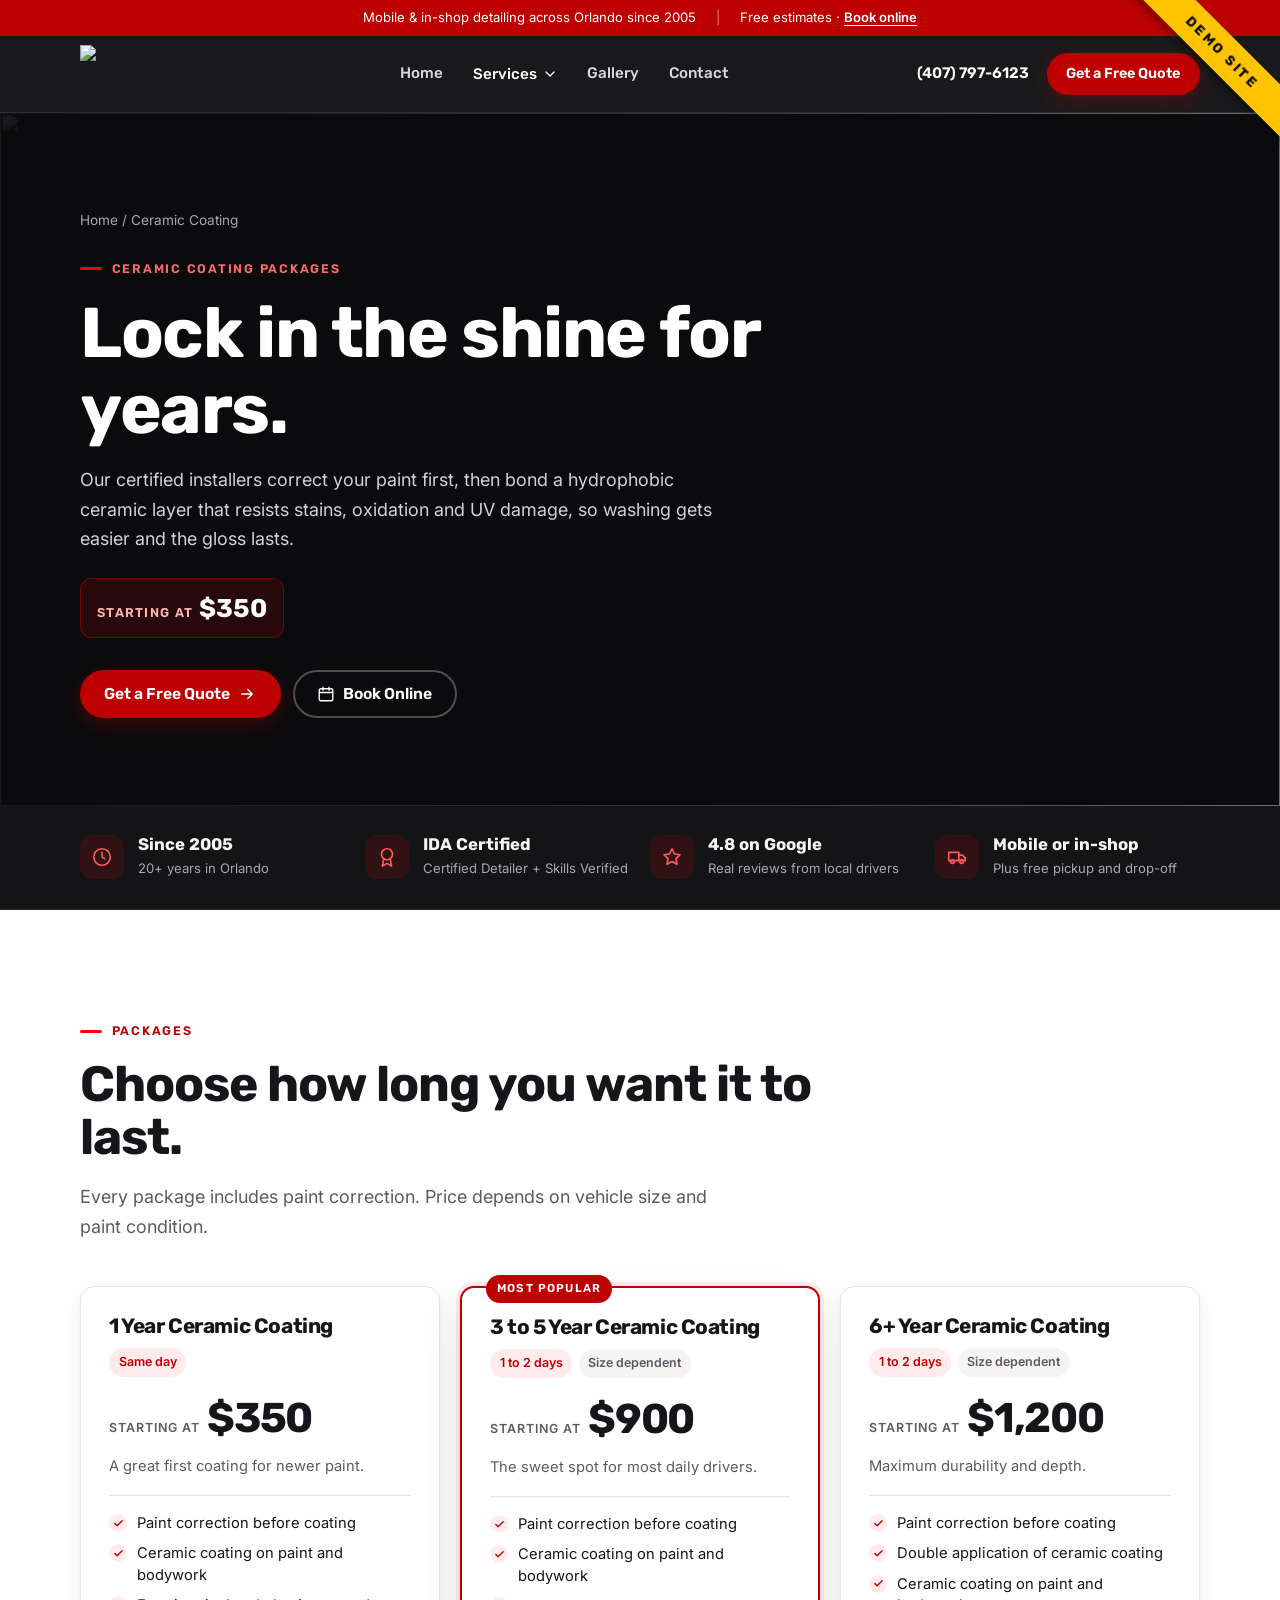
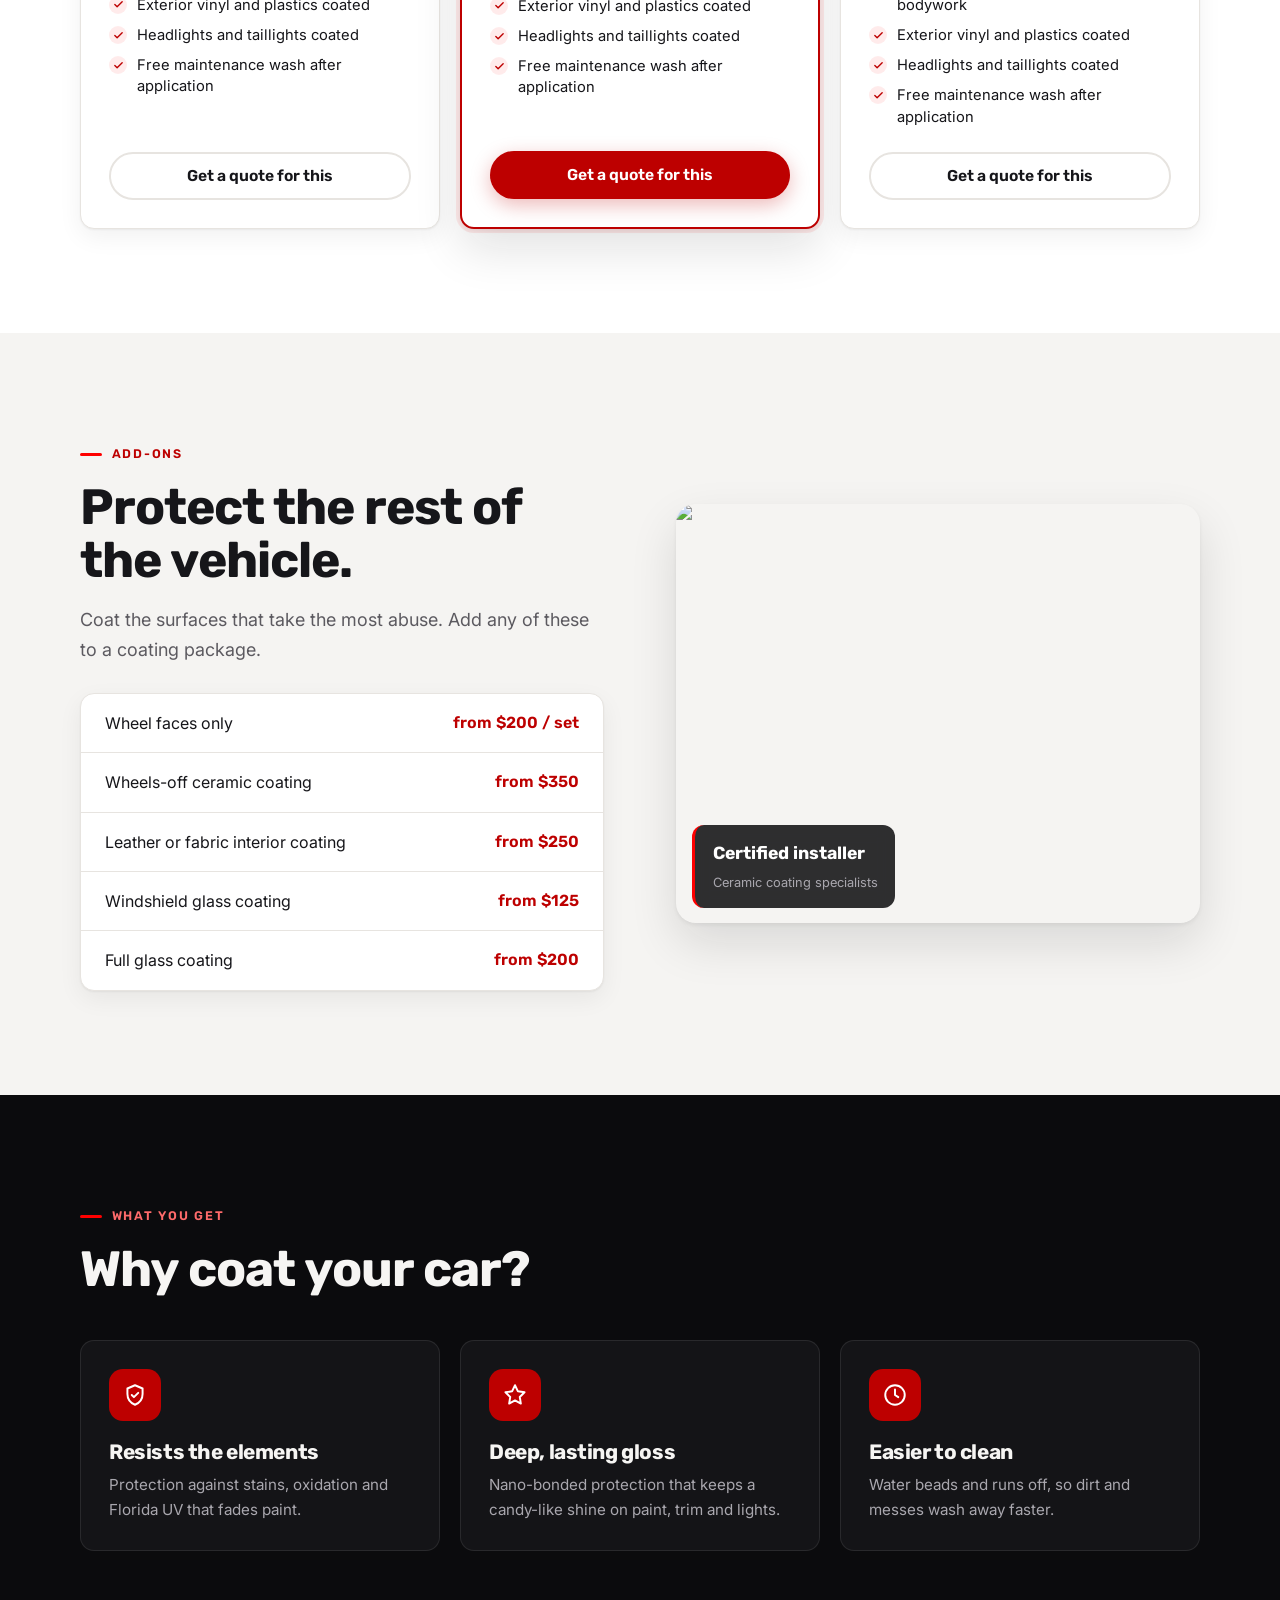
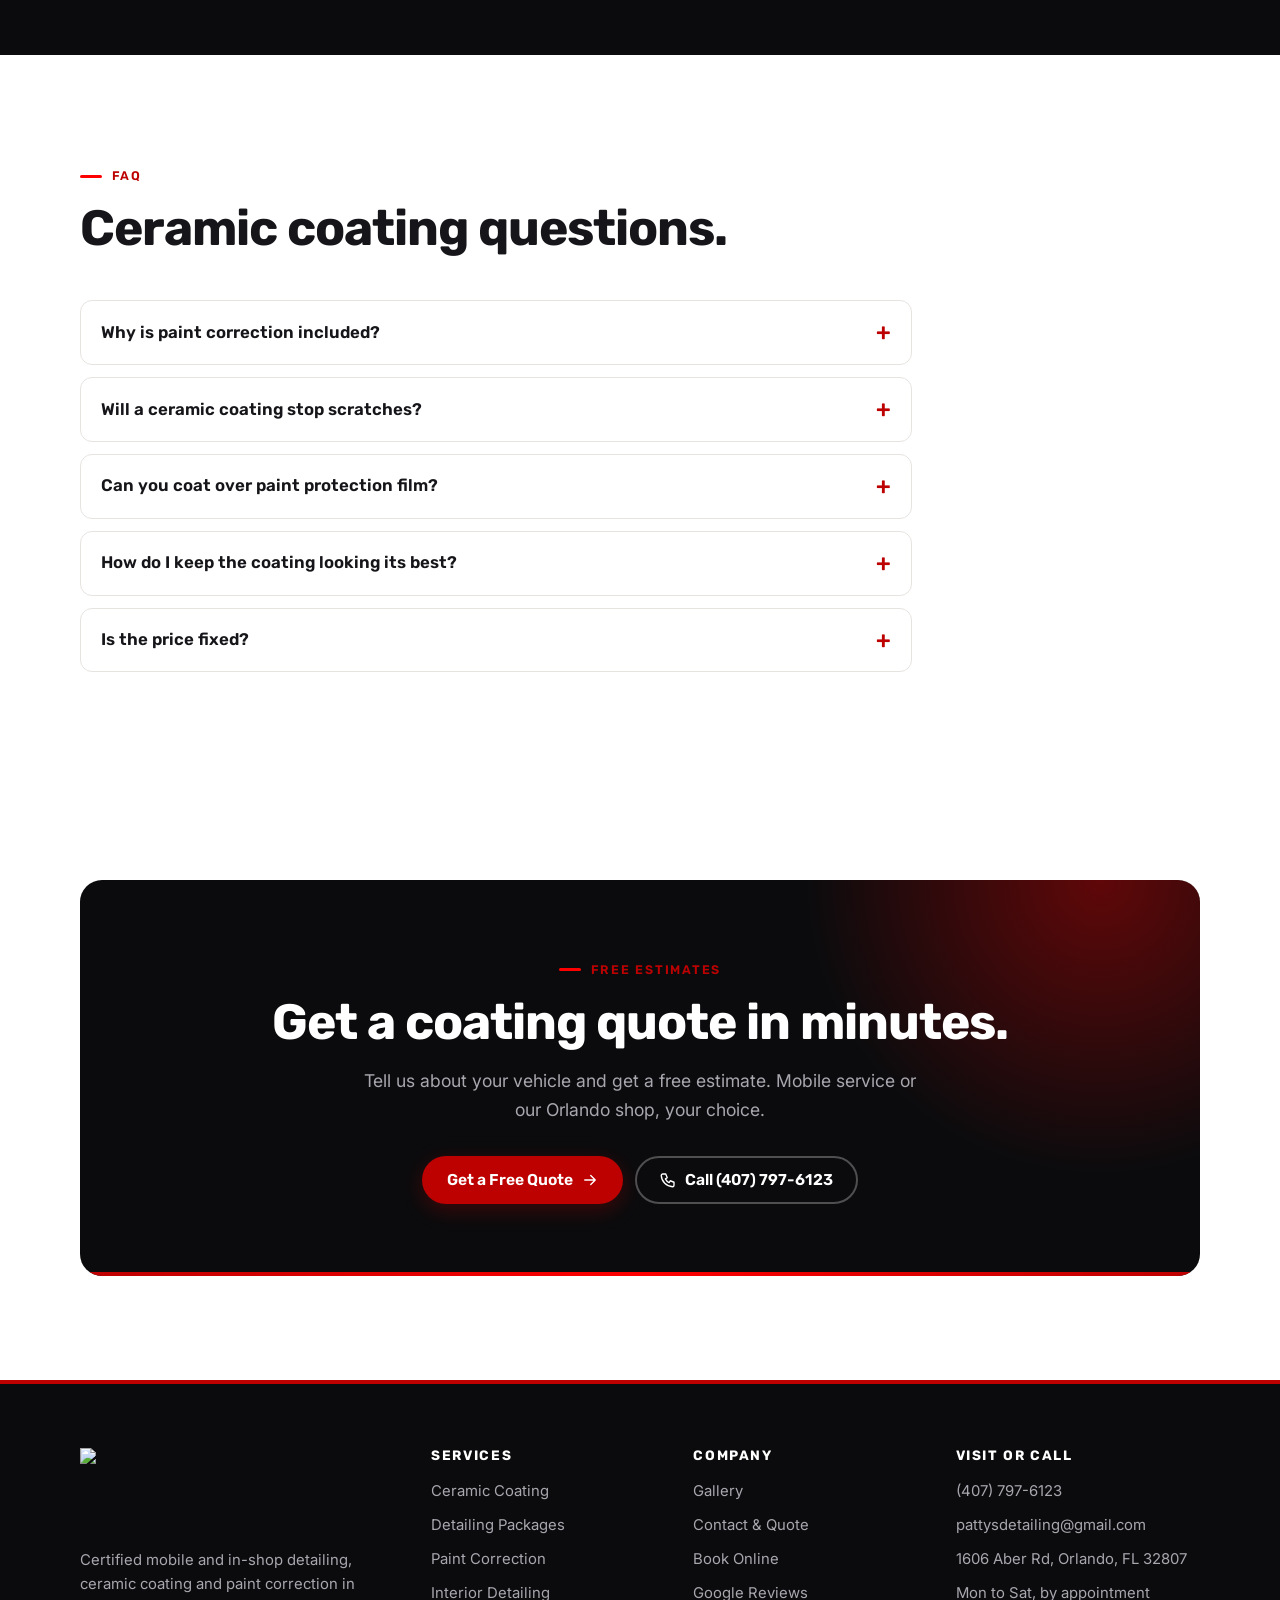
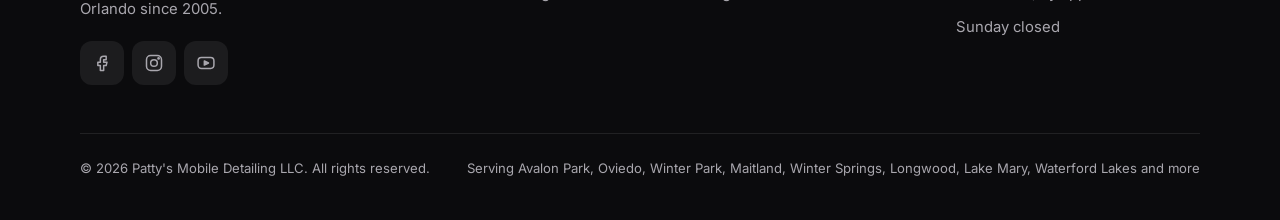
==== commit a22cc275: "Add demo ribbon to every page Fixed yellow corner ribbon reading "Demo site" so the preview can't be" ====
--- a/ceramic-coating.html
+++ b/ceramic-coating.html
@@ -17,6 +17,7 @@
 </head>
 <body>
 
+<div class="demo-ribbon" role="note" aria-label="Demo site, not the live Patty's website">Demo site</div>
 <a class="skip-link" href="#main">Skip to content</a>
 <div class="topbar"><div class="container">
   <span>Mobile &amp; in-shop detailing across Orlando since 2005</span><span class="sep hide-sm">|</span>
--- a/styles.css
+++ b/styles.css
@@ -356,3 +356,8 @@
 @media (min-width: 1080px) { .menu-btn { display: none; } }
 .pkg ul { align-content: start; }
 @media (max-width: 560px) { .trustbar .container { grid-template-columns: 1fr; gap: 1rem; } }
+
+/* Demo ribbon: marks this build as a preview, not the live site */
+.demo-ribbon { position: fixed; top: 2.1rem; right: -3.4rem; z-index: 250; width: 14rem; padding: .45rem 0; transform: rotate(45deg); background: #FFC400; color: #0B0B0D; font-family: var(--font-head); font-size: .85rem; font-weight: 700; letter-spacing: .18em; text-align: center; text-transform: uppercase; box-shadow: 0 4px 12px rgba(0,0,0,.35); pointer-events: none; }
+@media (max-width: 640px) { .demo-ribbon { top: 1.15rem; right: -3.3rem; width: 10.5rem; font-size: .62rem; letter-spacing: .14em; padding: .2rem 0; } }
+@media print { .demo-ribbon { position: absolute; } }
